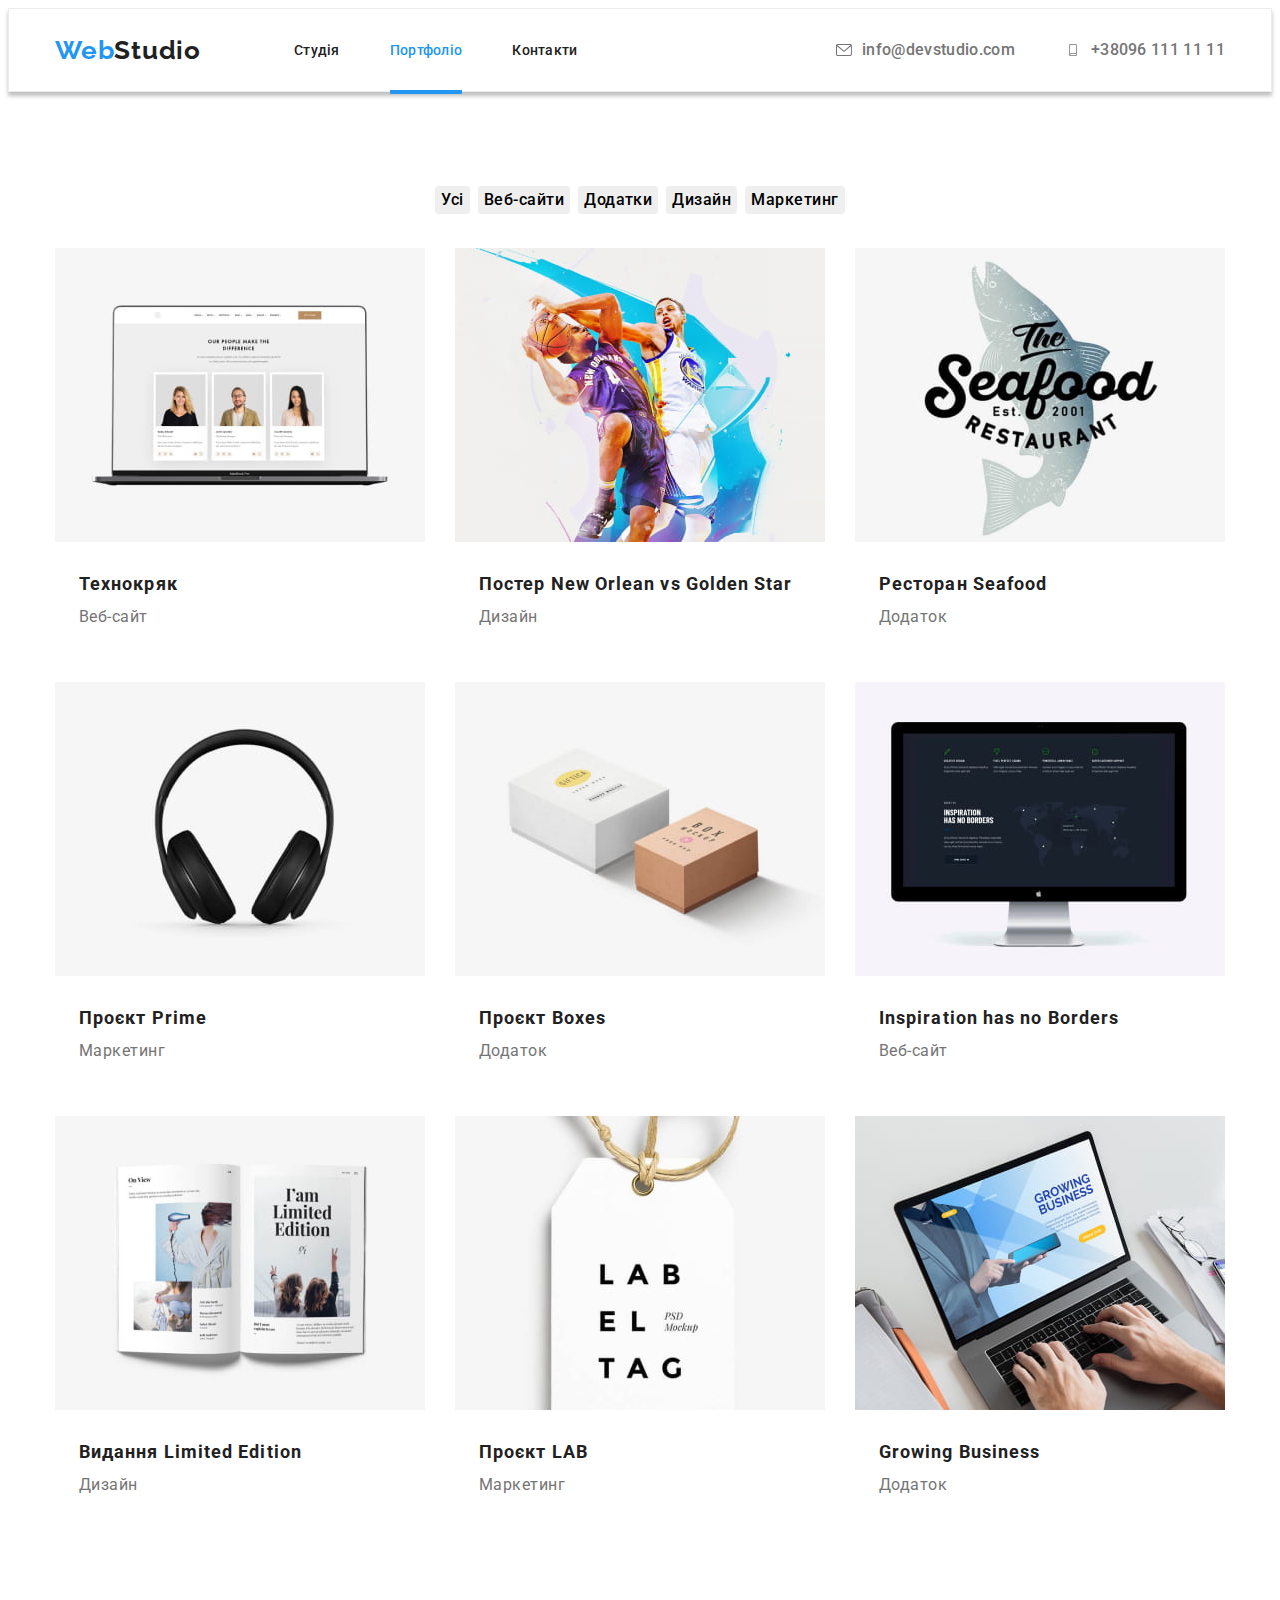
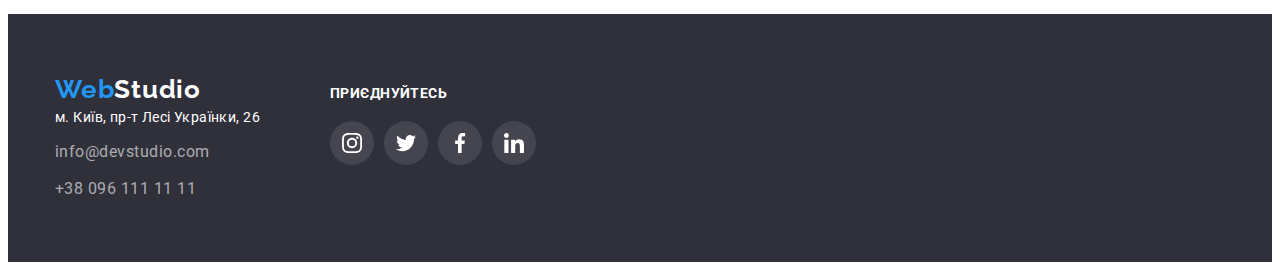
==== portfolio.html @ 1870845f "Initial commit" ====
<!DOCTYPE html>
<html lang="en">
  <head>
    <meta charset="UTF-8" />
    <meta http-equiv="X-UA-Compatible" content="IE=edge" />
    <meta name="viewport" content="width=device-width, initial-scale=1.0" />
    <title>Portfolio</title>
    <link rel="stylesheet" href="https://cdnjs.cloudflare.com/ajax/libs/modern-normalize/1.1.0/modern-normalize.min.css" integrity="sha512-wpPYUAdjBVSE4KJnH1VR1HeZfpl1ub8YT/NKx4PuQ5NmX2tKuGu6U/JRp5y+Y8XG2tV+wKQpNHVUX03MfMFn9Q==" crossorigin="anonymous" referrerpolicy="no-referrer" />
    <link
      href="https://fonts.googleapis.com/css2?family=Raleway:wght@700&family=Roboto:wght@400;500;700;900&display=swap"
      rel="stylesheet"
    />
    <link rel="stylesheet" href="./css/styles.css" />
  </head>
  <body>
    <!--Шапка -->
    <header class="header">
      <div class="container header-container">
        <a class="logo" href="index.html"><span class="Web">Web</span>Studio</a>
        <nav class="nav">
          <ul class="site-nav list">
            <li class="nav-item">
              <a class="link" href="./index.html">Студія</a>
            </li>
            <li class="nav-item">
              <a class="link current" href="./portfolio.html">Портфоліо</a>
            </li>
            <li class="nav-item"><a class="link" href="">Контакти</a></li>
          </ul>
        </nav>
        <ul class="header-list">
          <li class="list-item">
            

            <a class="contact-link mail" href="mailto:info@devstudio.com"
              ><svg class="contacts-mail" width="16px" height="12px">
              <use href="./images/icons.svg#envelope-hover"></use>
            </svg>info@devstudio.com
              </a
            >
          </li>
          <li class="list-item">
            

            <a class="telephone mail" href="tel:+380961111111"> <svg class="contacts-smartphone" width="16px" height="12px">
              <use href="./images/icons.svg#smartphone"></use>
            </svg>+38096 111 11 11
              
            </a>
          </li>
        </ul>
      </div>
    </header>

    <!-- Секция -->
    <main>
      <section class="section-portfolio">
        <div class="container">
        <h1 hidden>Наші роботи</h1>
        <ul class="list work">
          <li class="item"><button class="btn-portfolio" type="button">Усі</button></li>
          <li class="item"><button class="btn-portfolio" type="button">Веб-сайти</button></li>
          <li class="item"><button class="btn-portfolio" type="button">Додатки</button></li>
          <li class="item"><button class="btn-portfolio" type="button">Дизайн</button></li>
          <li class="item"><button class="btn-portfolio" type="button">Маркетинг</button></li>
        </ul>
        <ul class="list examples">
          <li class="list-item projects">
            <a class="link-work" href="">
              <div class="team-thumb">
                <img
              src="./images/portfolio/img-1.jpg"
              alt=""
              width="370"
              height="294"
            />
            <div class="overlay">
              <p class="overlay-text">Ресурс пропонує комплексні пропозиції з різним рівнем функціоналу та сервісів. Все це дозволить відвідувачу отримати вичерпні відомості про компанію чи приватну особу.</p>
            </div>
          </div>
            <div class="project-div">
              <h2 class="list-main">Технокряк</h2>
            <p class="name-project">Веб-сайт</p>
          </div>
            </a>
          </li>

          <li class="list-item projects">
<div class="team-thumb">
            <a class="link-work" href=""><img
              src="./images/portfolio/img-2.jpg"
              alt=""
              width="370"
              height="294"
            />
             <div class="overlay">
              <p class="overlay-text">Ресурс пропонує комплексні пропозиції з різним рівнем функціоналу та сервісів. Все це дозволить відвідувачу отримати вичерпні відомості про компанію чи приватну особу.</p>
            </div>
          </div>
            


            <div class="project-div">
            <h2 class="list-main">Постер New Orlean vs Golden Star</h2>
            <p class="name-project">Дизайн</p>
          </div></a>
          </li>
          <li class="list-item projects">
<div class="team-thumb">
            <a class="link-work" href=""><img
              src="./images/portfolio/img-3.jpg"
              alt=""
              width="370"
              height="294"
            />
<div class="overlay">
              <p class="overlay-text">Ресурс пропонує комплексні пропозиції з різним рівнем функціоналу та сервісів. Все це дозволить відвідувачу отримати вичерпні відомості про компанію чи приватну особу.</p>
            </div>
          </div>



            <div class="project-div">
            <h2 class="list-main">Ресторан Seafood</h2>
            <p class="name-project">Додаток</p>
          </div>
        </a>
          </li>
          <li class="list-item projects">
<div class="team-thumb">
            <a class="link-work" href=""><img
              src="./images/portfolio/img-4.jpg"
              alt=""
              width="370"
              height="294"
            />
<div class="overlay">
              <p class="overlay-text">Ресурс пропонує комплексні пропозиції з різним рівнем функціоналу та сервісів. Все це дозволить відвідувачу отримати вичерпні відомості про компанію чи приватну особу.</p>
            </div>
          </div>



            <div class="project-div">
            <h2 class="list-main">Проєкт Prime</h2>
            <p class="name-project">Маркетинг</p>
          </div>
        </a>
          </li>
          <li class="list-item projects">
<div class="team-thumb">
            <a class="link-work" href=""><img
              src="./images/portfolio/img-5.jpg"
              alt=""
              width="370"
              height="294"
            />
<div class="overlay">
              <p class="overlay-text">Ресурс пропонує комплексні пропозиції з різним рівнем функціоналу та сервісів. Все це дозволить відвідувачу отримати вичерпні відомості про компанію чи приватну особу.</p>
            </div>
          </div>



            <div class="project-div">
            <h2 class="list-main">Проєкт Boxes</h2>
            <p class="name-project">Додаток</p>
          </div>
        </a>
          </li>
          <li class="list-item projects">
<div class="team-thumb">
            <a class="link-work" href=""><img
              src="./images/portfolio/img-6.jpg"
              alt=""
              width="370"
              height="294"
            />
<div class="overlay">
              <p class="overlay-text">Ресурс пропонує комплексні пропозиції з різним рівнем функціоналу та сервісів. Все це дозволить відвідувачу отримати вичерпні відомості про компанію чи приватну особу.</p>
            </div>
          </div>



            <div class="project-div">
            <h2 class="list-main" lang="en">Inspiration has no Borders</h2>
            <p class="name-project">Веб-сайт</p>
          </div>
        </a>
          </li>
          <li class="list-item projects">
<div class="team-thumb">
            <a class="link-work" href=""><img
              src="./images/portfolio/img-7.jpg"
              alt=""
              width="370"
              height="294"
            />
<div class="overlay">
              <p class="overlay-text">Ресурс пропонує комплексні пропозиції з різним рівнем функціоналу та сервісів. Все це дозволить відвідувачу отримати вичерпні відомості про компанію чи приватну особу.</p>
            </div>
          </div>



            <div class="project-div">
            <h2 class="list-main">Видання Limited Edition</h2>
            <p class="name-project">Дизайн</p>
          </div>
        </a>
          </li>
          <li class="list-item projects">
<div class="team-thumb">
            <a class="link-work" href=""><img
              src="./images/portfolio/img-8.jpg"
              alt=""
              width="370"
              height="294"
            />
<div class="overlay">
              <p class="overlay-text">Ресурс пропонує комплексні пропозиції з різним рівнем функціоналу та сервісів. Все це дозволить відвідувачу отримати вичерпні відомості про компанію чи приватну особу.</p>
            </div>
          </div>



            <div class="project-div">
            <h2 class="list-main">Проєкт LAB</h2>
            <p class="name-project">Маркетинг</p>
          </div>
        </a>
          </li>
          <li class="list-item projects">
<div class="team-thumb">
            <a class="link-work" href=""><img
              src="./images/portfolio/img-9.jpg"
              alt=""
              width="370"
              height="294"
            />
<div class="overlay">
              <p class="overlay-text">Ресурс пропонує комплексні пропозиції з різним рівнем функціоналу та сервісів. Все це дозволить відвідувачу отримати вичерпні відомості про компанію чи приватну особу.</p>
            </div>
          </div>



            <div class="project-div">
            <h2 class="list-main">Growing Business</h2>
            <p class="name-project">Додаток</p>
            </div>

          </a>
          </li>
        </ul>
        </div>
      </section>
    </main>
    <!--Подвал-->
    <footer class="footer">
      <div class="footer-box">
      <div class="footer-container">
        <a class="footer-logo" href="./index.html"
          ><span class="Web">Web</span>Studio</a
        >
        <address class="contacts-adress">
          <ul class="footer-contacts list">
            <li class="footer-item">
              <a
                class="link-address"
                href="https://goo.gl/maps/wAU2gf5ufKn13dxh9"
                target="_blank"
                rel="noopener noreferrer"
              >
                м. Київ, пр-т Лесі Українки, 26</a
              >
            </li>
            <li class="footer-item">
              <a class="list-footer" href="mailto:info@devstudio.com"
                >info@devstudio.com</a
              >
            </li>
            <li class="footer-item">
              <a class="list-footer" href="tel:+380961111111"
                >+38 096 111 11 11</a
              >
            </li>
          </ul>
        </address>
      </div>
       <div class="footer-link">
        <h2 class="footer-title">приєднуйтесь</h2>
        <ul class="footer-social-list">
                  <li class="footer-social-item">
                    <a
                      class="footer-social-link"
                      href="https://www.instagram.com/"
                      target="_blank"
                      rel="noopener noreferrer"
                      aria-label="instagrem"
                    >
                      <svg class="footer-social-icon" width="20" height="20">
                        <use href="./images/icons.svg#instagram"></use>
                      </svg>
                    </a>
                  </li>
                  <li class="footer-social-item">
                    <a
                      class="footer-social-link"
                      href="https://twitter.com/"
                      target="_blank"
                      rel="noopener noreferrer"
                      aria-label="twitter"
                    >
                      <svg class="footer-social-icon" width="20" height="20">
                        <use href="./images/icons.svg#twitter"></use>
                      </svg>
                    </a>
                  </li>
                  <li class="footer-social-item">
                    <a
                      class="footer-social-link"
                      href="https://www.facebook.com/"
                      target="_blank"
                      rel="noopener noreferrer"
                      aria-label="facebook"
                    >
                      <svg class="footer-social-icon" width="20" height="20">
                        <use href="./images/icons.svg#facebook"></use>
                      </svg>
                    </a>
                  </li>
                  <li class="footer-social-item">
                    <a
                      class="footer-social-link"
                      href="https://www.linkedin.com/"
                      target="_blank"
                      rel="noopener noreferrer"
                      aria-label="linkedin"
                    >
                      <svg class="footer-social-icon" width="20" height="20">
                        <use href="./images/icons.svg#linkedin"></use>
                      </svg>
                    </a>
                  </li>
                </ul>
      </div>
      </div>
    </footer>
  </body>
</html>
---- css/styles.css ----
html {
    box-sizing: border-box;
}
*,
*::before,
*::after {
    box-sizing: border-box;
}
.container {
    width: 1200px;
    padding-left: 15px;
    padding-right: 15px;
    margin-right: auto;
    margin-left: auto;
    
    
}
:root {
--primary-text-color: #212121; 
--title-text-color: #757575;
--accent-color: #2196F3;
--white-color: #FFFFFF;
--bgc-teams:#f5f4fa;
--main-fonts: Roboto, sans-serif;
--secondary-font: Raleway, sans-serif;

}

 h1,
 h2,
 h3,
 h4,
 p,
 ul {
     margin: 0px;
     padding: 0px;
 }
body {
    background-color: #FFFFFF;
    color: var(--primary-text-color);
    font-family: var(--main-fonts)
    
}

/* Шапка */
.header {
    border: 1px solid #ECECEC;
    box-shadow: 0px 4px 4px rgba(0, 0, 0, 0.25);
}
.header-container {
    display: flex;
    text-align: center;
    align-items: center;
}
.logo {
    font-family: var(--secondary-font);
    color:var(--primary-text-lcolor);
    text-decoration: none;
    font-weight: 700;
    font-size: 26px;
    line-height: calc(31 / 26);
    letter-spacing: 0.03em;  
    margin-right: 93px;
}
.Web {
    color: var(--accent-color);
}
.link {
    color: var(--primary-text-color);
    text-decoration: none;

    transition-duration: 250ms;
    transition-timing-function: cubic-bezier(0.4, 0, 0.2, 1);
}

.header-list .list-item:not(:last-child) {
    margin-right: 50px;
}
.site-nav {
    display: flex;
}
ul {
    list-style-type: none;
    padding-inline-start: 0;
}
.border {
border-bottom: 1px solid #ECECEC;
}
/* Site nav */

.site-nav .nav-item:not(:last-child) {
    margin-right: 50px;
}
.site-nav .nav-item {
    display: block;
    font-weight: 500;
    font-size: 14px;
    line-height:calc(16 / 14);
    letter-spacing: 0.02em;
    
}
.site-nav .link {
    padding-top: 32px;
    padding-bottom: 32px;
}
.contact-link {
    color: var(--title-text-color);
    text-decoration: none;
    font-weight: 500;
    line-height: calc(16 / 14);
    letter-spacing: 0.02em;

    transition-duration: 250ms;
    transition-timing-function: cubic-bezier(0.4, 0, 0.2, 1);
}
.mail {
    display: flex;
    align-items: center;
    gap: 10px;
    padding-top: 32px;
    padding-bottom: 32px;
}
.telephone{
    text-decoration: none;
    font-family: var(--main-fonts);
    font-weight: 500;
    line-height: calc(16 / 14);
    letter-spacing: 0.02em;
    color:var(--title-text-color);
    
    transition-duration: 250ms;
        transition-timing-function: cubic-bezier(0.4, 0, 0.2, 1);
}
.link:hover,
.link:focus {
    color: var(--accent-color);
}

.contact-link:hover,
.contact-link:focus {
 color: var(--accent-color);
}
.telephone:hover,
.telephone:focus {
    color: var(--accent-color);
}
/* currentColor НАСЛЕДОВАНИЯ ЦВЕТА И ЭФЕКТА ХОВЕРА У РОДИТЕЛЬСКОГО ЭЛЕМЕНТА */
.contacts-mail,
.contacts-smartphone {
    fill: currentColor;
}
.site-nav .link.current {
    color: var(--accent-color);
    border-bottom: 4px solid var(--accent-color);
    border-radius: 1px;
}

.header-list {
    display: flex;
    list-style: none;
    text-decoration: none;
    margin-left: auto;
}
/* .site-nav .list-item:not(:last-child) {
    margin-right: 50px;
} */
.site-nav .item + .item {
    margin-right: 50px;
}
/* Герой */
.main {
    padding-top: 200px;
    padding-bottom: 200px;
    text-align: center;
    background-color: #2F303A;
    background: linear-gradient(rgba(47, 48, 58, 0.4), rgba(47, 48, 58, 0.4)), 
    url(../images/logo.jpg);
    max-width: 1600px;
    max-height: 600px;
    margin-left: auto;
    margin-right: auto;
}
.main-title {
    margin-top: 0;
    margin-bottom: 30px;
    color: var(--white-color);
    font-family:var(--main-fonts);
    font-weight: 900;
    font-size: 44px;
    line-height: calc(60 / 44);
    letter-spacing: 0.06em;
    width: 696px;
    margin-left: auto;
    margin-right: auto;    
}
.btn {
    margin-top: 40px;
    display: block;
    margin-left: auto;
    margin-right: auto;
    border-radius: 4px;
    border: none;
    cursor: pointer;
    color: var(--white-color);
    background-color: var(--accent-color);
    font-family: inherit;
    font-weight: 700;
    font-size: 16px;
    line-height: calc(30 / 16);
    letter-spacing: 0.06em;
    
       
}
/* Описание */
.benefits-list {
    flex-wrap: wrap;
    list-style-type: none;
    display: flex;
}
.title {
    font-weight: 700;
    font-size: 14px;
    line-height:calc(16 / 14);
    letter-spacing: 0.03em;
    text-transform: uppercase;
    margin-bottom: 10px;
}
.text {
    color: var(--title-text-color);
    font-size: 14px;
    line-height:calc(24 / 14);
    letter-spacing: 0.03em;
}
.benefits-list .list-item {
    width: 270px;
}
.benefits-list .list-item:not(:last-child) {
    margin-right: 30px;
}
.benefits {
    padding-top: 94px;
    padding-bottom: 94px;
}
.benefits-icon {
    background-color:#F5F4FA;
}
.plus {
    display: flex;
    justify-content: center;
    height: 120px;
    background-color: var(--bgc-teams);
    border-radius: 4px;
    align-items: center;
    margin-bottom: 30px;
}
/* Чим мы займаємося */
.section {
    padding-bottom: 94px;
}
.sectiont-title {
    text-align: center;
    font-weight: 700;
    font-size: 36px;
    line-height:calc(42 / 36);
    letter-spacing: 0.03em;
    margin-bottom: 50px;
    margin-left: auto;
    margin-right: auto;
}

.section .container .list .list-item:not(:last-child) {
    margin-right: 30px;
}
.section .list .list-item {
    text-align: center;
}
/* Наша команда */
.our-team {
    padding-top: 94px;
    padding-bottom: 94px;
    background-color: var(--bgc-teams);
    gap: 30px;
    
}
.our-team .list-item {
    background: #FFFFFF;
    box-shadow: 0px 1px 3px rgba(0, 0, 0, 0.12), 0px 1px 1px rgba(0, 0, 0, 0.14), 0px 2px 1px rgba(0, 0, 0, 0.2);
        border-radius: 0px 0px 4px 4px;
}
.name-team {
    font-weight: 500;
    font-size: 16px;
    line-height:calc(19 / 16);
    letter-spacing: 0.03em;
    margin-bottom: 10px;
}
.team-position {
    color: var(--title-text-color);
    line-height:calc(19 / 16);
    letter-spacing: 0.03em;
    margin-bottom: 16px;
}
.card-name {
    padding-top: 30px;
    padding-bottom: 30px;
}

/* Socials link */
.social-list {
display: flex;
gap: 10px;
justify-content: center;
}
.social-item {

}
.social-link {
    display: flex;
    align-items: center;
    justify-content: center;
    width: 44px;
    height: 44px;
    border-radius: 50%;

    transition-duration: 250ms;
        transition-timing-function: cubic-bezier(0.4, 0, 0.2, 1);

}
.socials-icon {
 fill: #AFB1B8;

transition-duration: 250ms;
    transition-timing-function: cubic-bezier(0.4, 0, 0.2, 1);
}
/* Смена текста при ховере фокусе */

/* Выбирается элемент ".socials-icon" и к нему применяется hover и focus при наведении на родительский элемент ".social-link" */
 .social-link:hover .socials-icon,
 .social-link:focus .socials-icon {
    fill: var(--white-color);
}

/* Смена фона при ховере фокусе */
.social-link:hover,
.social-link:focus {
    background-color:var(--accent-color);
}
/* Постоянные клиенты */
.section-clients {
    padding-top: 94px;
    padding-bottom: 79px;
}


.company-list {
display: flex;
align-items: center;
justify-content: center;
border-radius: 4px;
gap: 30px;
}
.company-item {
   

}

.company-link {
    width: 170px;
    height: 92px;
    display: flex;
    align-items: center;
    justify-content: center;
    border: 1px solid #AFB1B8;
    border-radius: 4px;

    transition-duration: 250ms;
        transition-timing-function: cubic-bezier(0.4, 0, 0.2, 1);
}

.company-icon {
    fill: #AFB1B8;
}

/* Выбирает элемент COMPANY-ICON и применяет к нему ховер и фокус при наведении на линк! */
.company-link:hover .company-icon,
.company-link:focus .company-icon {
    fill: var(--accent-color);
}
/* Меняет цвет при ховере и фокусе ссылки */
.company-link:hover,
.company-link:focus {
    border: 1px solid var(--accent-color);
}
/* Подвал */ 
.footer-container {
    margin-right: 70px;
}
.footer {
    padding-top: 60px;
    padding-bottom: 60px;
    background: #2F303A;
    
}
.footer-logo {
    font-family: var(--secondary-font);
    color: var(--white-color);
    text-decoration: none;
    font-size: 26px;
    font-weight: 700;
    line-height: calc(31 / 26);
    letter-spacing: 0.03em;
    margin-bottom: 20px;
}
.link-address {
    font-style: normal;
    text-decoration: none;
    color: var(--white-color);
    font-size: 14px;
    line-height: calc(24 / 14);
    letter-spacing: 0.03em;
}

.list-footer {
    text-decoration: none;
    line-height:calc(24 / 14);
    letter-spacing: 0.03em;
    color: #ffffff99;  
}
.contacts-adress {
    font-style: normal;
    display: flex;
}
.footer-contacts{
    flex-direction: column;
}
.footer-contacts>.link-address:not(:last-child) {
    margin-bottom: 10px;
    
}
.footer-title {
    margin-bottom: 20px;
    font-family: var(--main-fonts);
    font-style: normal;
    font-weight: 700;
    font-size: 14px;
    line-height:calc(16 / 14);
    letter-spacing: 0.03em;
    text-transform: uppercase;
     color:var(--white-color);
}
.footer-social-list{
display: flex;
    gap: 10px;
}
.footer-social-link{
display: flex;
    align-items: center;
    justify-content: center;
    width: 44px;
    height: 44px;
    border-radius: 50%;
    background-color: rgba(255, 255, 255, 0.1);;
}

.footer-social-icon {
    fill: var(--white-color);
}
.footer-box {
    display: flex;
    align-items: baseline;
    width: 1200px;
        padding-left: 15px;
        padding-right: 15px;
        margin-right: auto;
        margin-left: auto;
}



/* Выбирается элемент ".footer-socials-icon" и к нему применяется hover и focus при наведении на родительский элемент ".social-link" */
.footer-social-link:hover .footer-socials-icon,
.footer-social-link:focus .footer-socials-icon {
    fill: var(--white-color);
}

/* Смена фона при ховере фокусе */
.footer-social-link:hover,
.footer-social-link:focus {
    background-color: var(--accent-color);
}




/* ВТОРАЯ СТРАНИЦА */
.section-portfolio {
    padding-top: 94px;
    padding-bottom: 94px;
}
/* Наші роботи */
.btn-portfolio {
    font-family: inherit;
    font-weight: 500;
    font-size: 16px;
    line-height: calc(26 / 16);
    letter-spacing: 0.03em;
    border-radius: 4px;
    border: 0px;
    

    transition-duration: 250ms;
    transition-timing-function: cubic-bezier(0.4, 0, 0.2, 1);
}
.btn-portfolio:focus,
.btn-portfolio:hover { 
    background-color: var(--accent-color);
    color: var(--white-color);
    box-shadow: 0px 3px 1px rgba(0, 0, 0, 0.1), 0px 1px 2px rgba(0, 0, 0, 0.08), 0px 2px 2px rgba(0, 0, 0, 0.12);
    border-radius: 4px;
}
.examples {
    gap: 30px;
}
.main-title {
    color: var(--white-color);
    font-weight: 900;
    font-size: 44px;
    line-height: calc(60 / 44);
    letter-spacing: 0.06em;
    text-transform: uppercase;
    
}
.list-main {
    color: var(--primary-text-color);
    font-weight: 700;
    font-size: 18px;
    line-height:calc(36 / 18);
    letter-spacing: 0.06em;
}
.link-work {
    text-decoration: none; 
    
}
.projects {
    width: 370px;

    transition-duration: 250ms;
    transition-timing-function: cubic-bezier(0.4, 0, 0.2, 1);
}
.projects:hover,
.projects:focus {
    box-shadow: 0px 1px 1px rgba(0, 0, 0, 0.12), 0px 4px 4px rgba(0, 0, 0, 0.06), 1px 4px 6px rgba(0, 0, 0, 0.16);
}
.name-project {
    color: var(--title-text-color);
    line-height: calc(30 / 16);
    letter-spacing: 0.03em;
}


.footer-item:not(:last-child) {
margin-bottom: 9px;
}

.work {
    justify-content: center;
    display: flex;
    justify-content: center;
    gap: 8px;
    margin-bottom: 34px;
}

.list .projects:nth-child(3n) {
    margin-right: 0;
    
}
.projects:nth-child(-n + 3) {
 margin-bottom: 0;
}

.list {
    display: flex;
    flex-wrap: wrap;
}
.project-div {
    padding-top: 20px;
    padding-bottom: 20px;
    padding-left: 24px;
    padding-right: 24px;
    border-right: 30px;
    border-bottom: 30px;
    border-left: 30px;
}

/* Pop-up windows "thumb" */

.team-thumb {
position: relative;
/* hidden by text overflow */
overflow: hidden;
}
.overlay {
    padding-left: 24px;
    padding-right: 24px;
    padding-top: 63px;
    padding-bottom: 63px;
   position: absolute; 
   top: 0;
   left: 0;
/* starting point */
    transform: translateY(100%);

   width: 100%;
   height: 100%;

   display: flex;
   align-items: center;
   justify-content: center;
   backdrop-filter: blur(4px);
   background-color:rgb(33, 149, 243, 0.9);

    transition: transform 250ms;
    transition-timing-function: cubic-bezier(0.4, 0, 0.2, 1);
}
.overlay-text {
    color: var(--white-color);
}
.list-item:hover .overlay,
.list-item:focus .overlay {
    /* hover point */
    transform: translateY(0);
}


/* Modal window */

.backdrop {
    position: fixed;
    top:0;
    left:0;
    width: 100%;
    height: 100%;
    background-color:rgba(0, 0, 0, 0.4) ;
    transition: visibility 100ms, opacity 1000ms ;
}

.modal { 
/* Centering absolutely positioned elements */
    position: absolute;
    transform: translate(-50%, -50%);
    top: 50%;
    left: 50%;

    /* end */

    width: 528px;
    height: 581px;
    background-color: var(--white-color);
    box-shadow: 0px 1px 3px rgba(0, 0, 0, 0.12), 0px 1px 1px rgba(0, 0, 0, 0.14), 0px 2px 1px rgba(0, 0, 0, 0.2);
    border-radius: 16px;
    border-radius: 4px;
}
.modal-btn {
    position: absolute;
    top: 10px;
    right: 10px;

    width: 35px;
    height: 35px;
    
    display: flex;
    align-items: center;
    justify-content: center;

    border-radius: 50% ;
    background: var(--white-color);
    border: 1px solid rgba(0, 0, 0, 0.1);
    
    cursor: pointer;
}
.backdrop.is-hidden {
    opacity: 0;
    pointer-events: none;
    visibility: hidden;
}

/* Основной цвет #212121 */
/* Вторичный цвет #757575 */
/* Акцент #2196F3  */
/* белый цвет #FFFFFF */
/* номер в конце color: rgba(255, 255, 255, 0.6); */
/* вторичный цвет фона #F5F4FA */
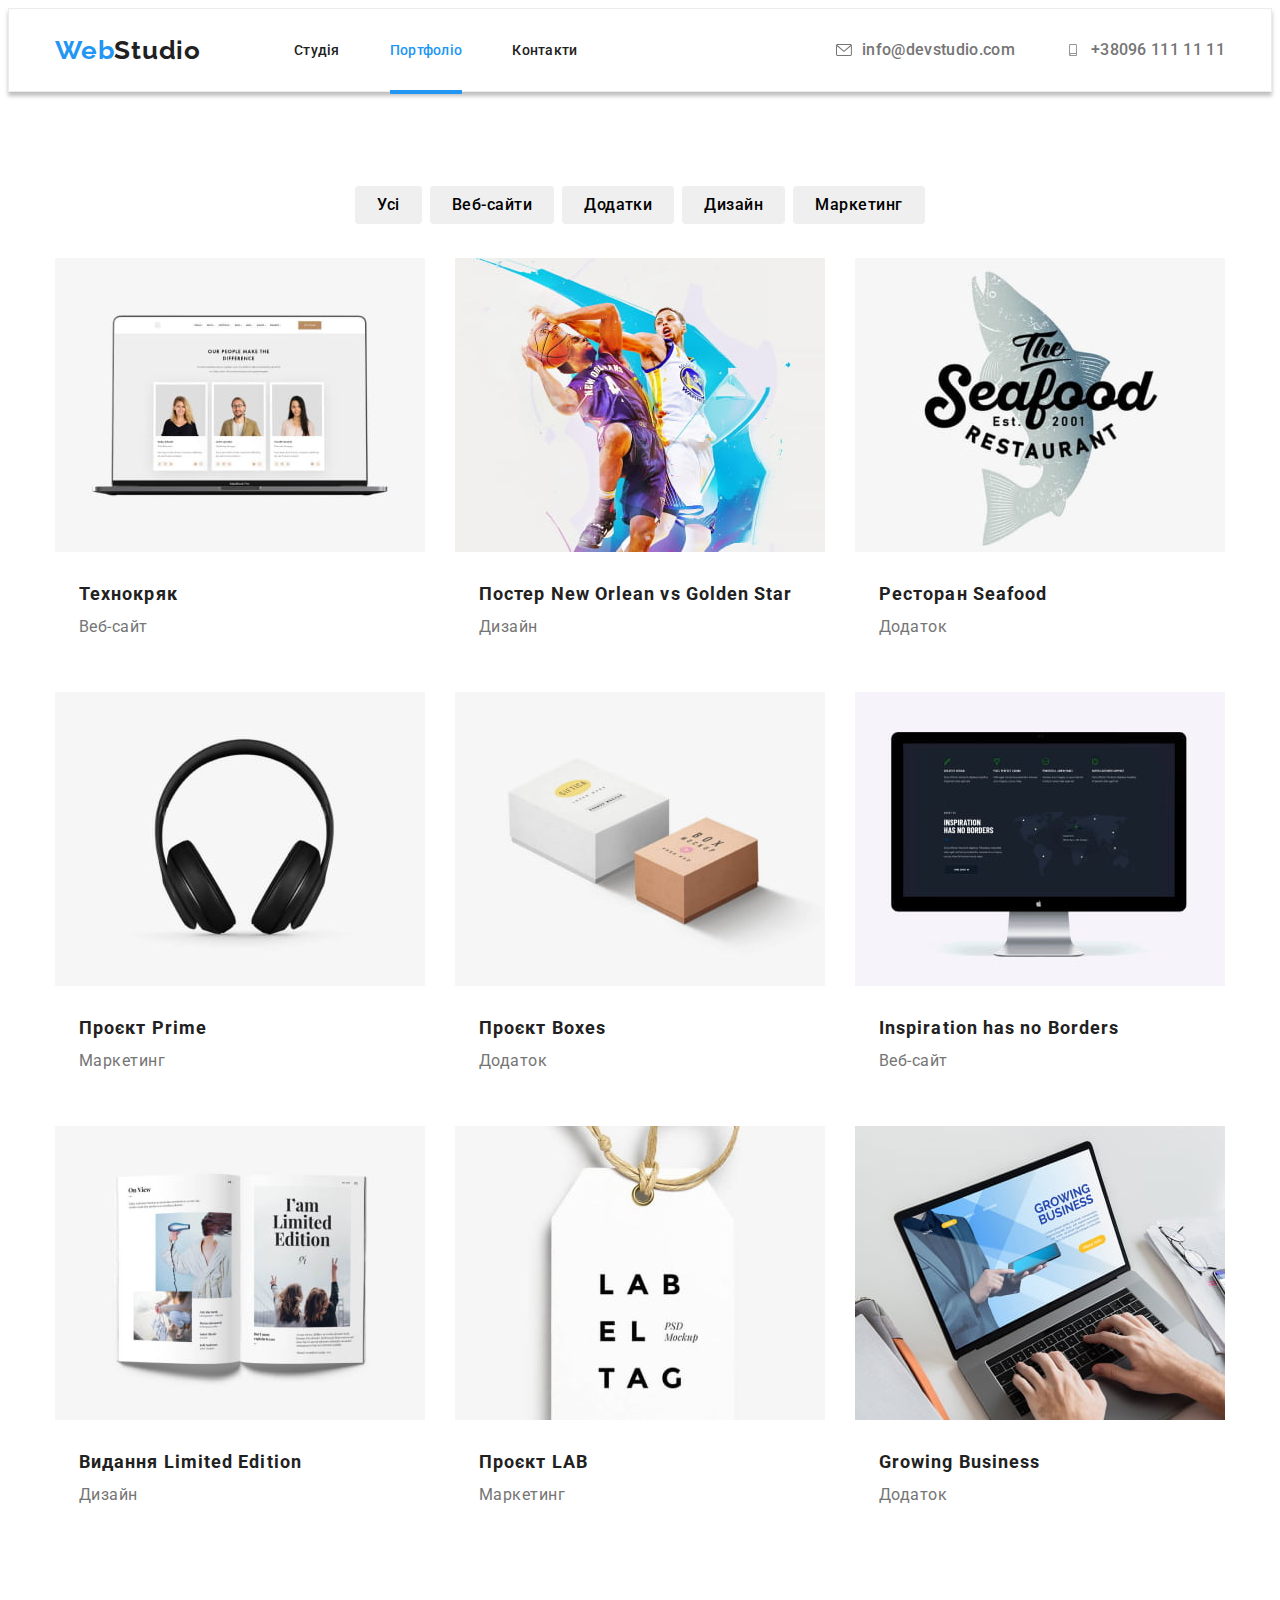
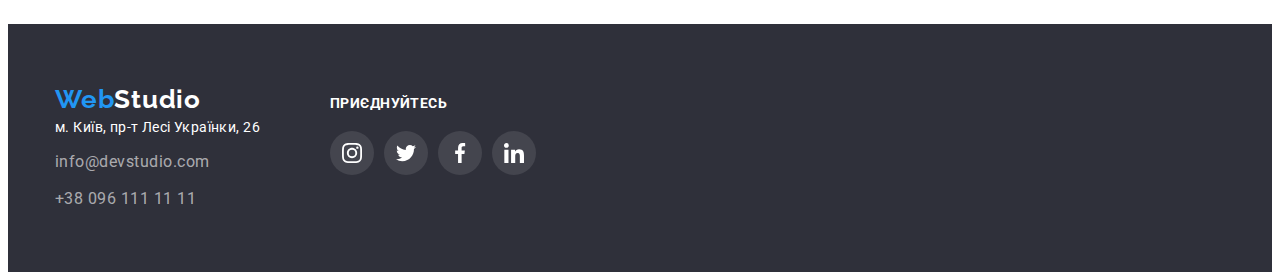
==== commit 770c6715: "Fixed bugs" ====
--- a/portfolio.html
+++ b/portfolio.html
@@ -64,6 +64,8 @@
           <li class="item"><button class="btn-portfolio" type="button">Дизайн</button></li>
           <li class="item"><button class="btn-portfolio" type="button">Маркетинг</button></li>
         </ul>
+
+        
         <ul class="list examples">
           <li class="list-item projects">
             <a class="link-work" href="">
--- a/css/styles.css
+++ b/css/styles.css
@@ -69,6 +69,7 @@
     color: var(--primary-text-color);
     text-decoration: none;
 
+    transition-property:color;
     transition-duration: 250ms;
     transition-timing-function: cubic-bezier(0.4, 0, 0.2, 1);
 }
@@ -110,6 +111,7 @@
     line-height: calc(16 / 14);
     letter-spacing: 0.02em;
 
+    transition-property: color;
     transition-duration: 250ms;
     transition-timing-function: cubic-bezier(0.4, 0, 0.2, 1);
 }
@@ -128,6 +130,7 @@
     letter-spacing: 0.02em;
     color:var(--title-text-color);
     
+    transition-property: color;
     transition-duration: 250ms;
         transition-timing-function: cubic-bezier(0.4, 0, 0.2, 1);
 }
@@ -322,14 +325,16 @@
     height: 44px;
     border-radius: 50%;
 
-    transition-duration: 250ms;
-        transition-timing-function: cubic-bezier(0.4, 0, 0.2, 1);
+    transition-property:background-color;
+    transition-duration: 250ms;
+    transition-timing-function: cubic-bezier(0.4, 0, 0.2, 1);
 
 }
 .socials-icon {
- fill: #AFB1B8;
-
-transition-duration: 250ms;
+    fill: #AFB1B8;
+
+    transition-property: fill;
+    transition-duration: 250ms;
     transition-timing-function: cubic-bezier(0.4, 0, 0.2, 1);
 }
 /* Смена текста при ховере фокусе */
@@ -373,12 +378,18 @@
     border: 1px solid #AFB1B8;
     border-radius: 4px;
 
-    transition-duration: 250ms;
-        transition-timing-function: cubic-bezier(0.4, 0, 0.2, 1);
+    transition-property: border;
+    transition-duration: 250ms;
+    transition-timing-function: cubic-bezier(0.4, 0, 0.2, 1);
 }
 
 .company-icon {
+
     fill: #AFB1B8;
+
+    transition-property: fill;
+    transition-duration: 250ms;
+    transition-timing-function: cubic-bezier(0.4, 0, 0.2, 1);
 }
 
 /* Выбирает элемент COMPANY-ICON и применяет к нему ховер и фокус при наведении на линк! */
@@ -446,33 +457,40 @@
     line-height:calc(16 / 14);
     letter-spacing: 0.03em;
     text-transform: uppercase;
-     color:var(--white-color);
+    color:var(--white-color);
 }
 .footer-social-list{
-display: flex;
+    display: flex;
     gap: 10px;
 }
 .footer-social-link{
-display: flex;
+    display: flex;
     align-items: center;
     justify-content: center;
     width: 44px;
     height: 44px;
     border-radius: 50%;
-    background-color: rgba(255, 255, 255, 0.1);;
+    background-color: rgba(255, 255, 255, 0.1);
+
+    transition-property: background-color;
+    transition-duration: 250ms;
+    transition-timing-function: cubic-bezier(0.4, 0, 0.2, 1);
+    
 }
 
 .footer-social-icon {
     fill: var(--white-color);
+    
+    
 }
 .footer-box {
     display: flex;
     align-items: baseline;
     width: 1200px;
-        padding-left: 15px;
-        padding-right: 15px;
-        margin-right: auto;
-        margin-left: auto;
+    padding-left: 15px;
+    padding-right: 15px;
+    margin-right: auto;
+    margin-left: auto;
 }
 
 
@@ -506,8 +524,12 @@
     letter-spacing: 0.03em;
     border-radius: 4px;
     border: 0px;
-    
-
+    padding-top: 6px;
+    padding-bottom: 6px;
+    padding-left: 22px;
+    padding-right: 22px;
+
+    transition-property: color, background-color, box-shadow;
     transition-duration: 250ms;
     transition-timing-function: cubic-bezier(0.4, 0, 0.2, 1);
 }
@@ -544,9 +566,11 @@
 .projects {
     width: 370px;
 
-    transition-duration: 250ms;
-    transition-timing-function: cubic-bezier(0.4, 0, 0.2, 1);
-}
+    transition-property:box-shadow;
+    transition-duration: 250ms;
+    transition-timing-function: cubic-bezier(0.4, 0, 0.2, 1);
+}
+
 .projects:hover,
 .projects:focus {
     box-shadow: 0px 1px 1px rgba(0, 0, 0, 0.12), 0px 4px 4px rgba(0, 0, 0, 0.06), 1px 4px 6px rgba(0, 0, 0, 0.16);
@@ -604,32 +628,40 @@
     padding-right: 24px;
     padding-top: 63px;
     padding-bottom: 63px;
-   position: absolute; 
-   top: 0;
-   left: 0;
+    position: absolute; 
+    top: 0;
+    left: 0;
 /* starting point */
     transform: translateY(100%);
 
-   width: 100%;
-   height: 100%;
-
-   display: flex;
-   align-items: center;
-   justify-content: center;
-   backdrop-filter: blur(4px);
-   background-color:rgb(33, 149, 243, 0.9);
-
+    width: 100%;
+    height: 100%;
+
+    display: flex;
+    align-items: center;
+    justify-content: center;
+    backdrop-filter: blur(4px);
+    background-color:rgb(33, 149, 243, 0.9);
+
+    transition-property: transform;
     transition: transform 250ms;
     transition-timing-function: cubic-bezier(0.4, 0, 0.2, 1);
 }
 .overlay-text {
+    font-family: var(--main-fonts);
+    font-size: 18px;
+    line-height: calc(28 / 18);
+    letter-spacing: 0.03em;
     color: var(--white-color);
 }
-.list-item:hover .overlay,
-.list-item:focus .overlay {
+.link-work:hover .overlay,
+.link-work:focus .overlay {
     /* hover point */
     transform: translateY(0);
 }
+
+
+
 
 
 /* Modal window */
@@ -641,7 +673,7 @@
     width: 100%;
     height: 100%;
     background-color:rgba(0, 0, 0, 0.4) ;
-    transition: visibility 100ms, opacity 1000ms ;
+    transition: visibility 1000ms, opacity 1000ms ;
 }
 
 .modal { 
